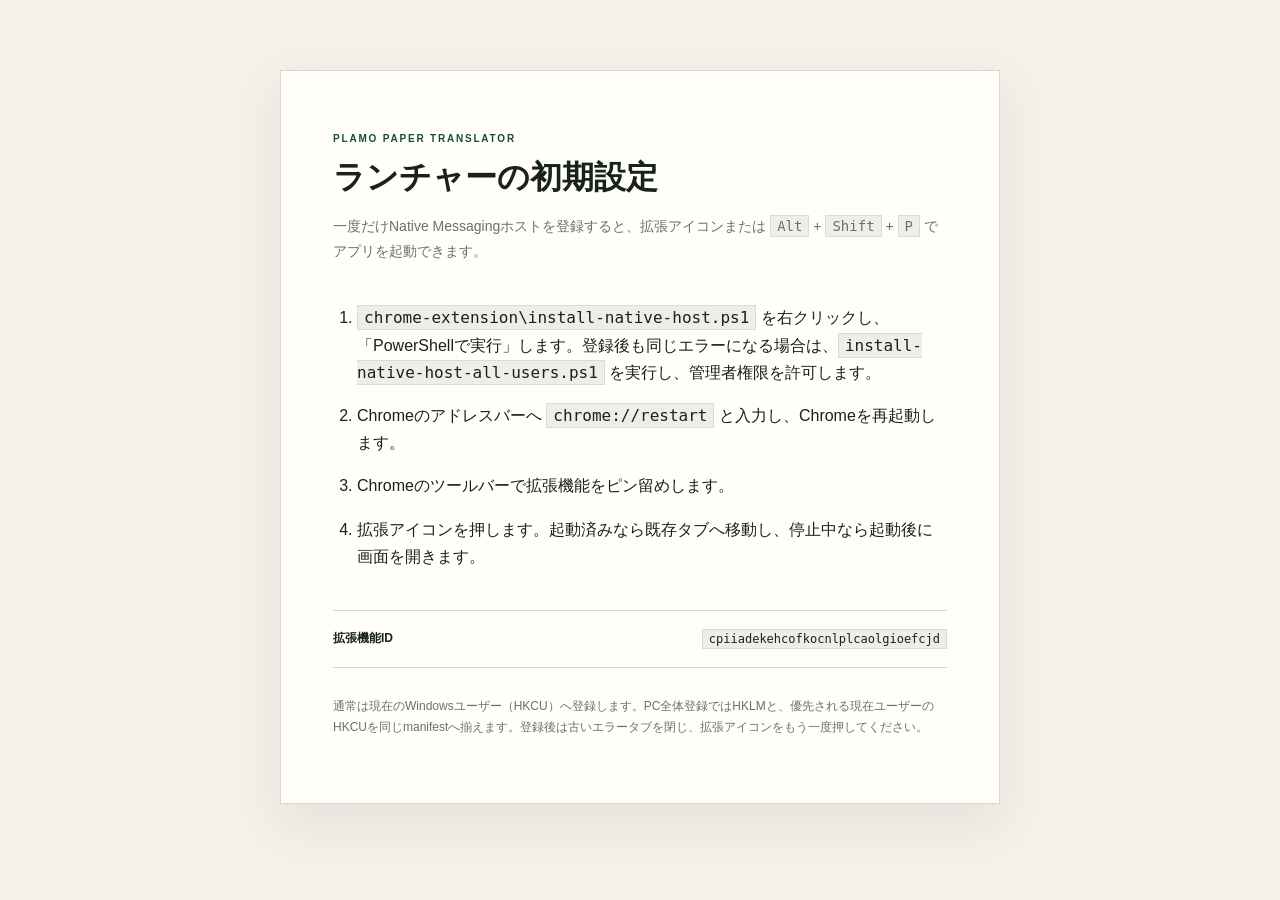
==== chrome-extension/setup.html @ d6610ad1 "feat: add Chrome launcher" ====
<!doctype html>
<html lang="ja">
<head>
  <meta charset="utf-8">
  <meta name="viewport" content="width=device-width,initial-scale=1">
  <title>PLaMo Launcher セットアップ</title>
  <link rel="stylesheet" href="setup.css">
</head>
<body>
  <main>
    <p class="eyebrow">PLAMO PAPER TRANSLATOR</p>
    <h1>ランチャーの初期設定</h1>
    <p class="lead">一度だけNative Messagingホストを登録すると、拡張アイコンまたは <kbd>Alt</kbd> + <kbd>Shift</kbd> + <kbd>P</kbd> でアプリを起動できます。</p>
    <div id="errorBox" class="error" hidden></div>
    <ol>
      <li><code>chrome-extension\install-native-host.ps1</code> を右クリックし、「PowerShellで実行」します。登録後も同じエラーになる場合は、<code>install-native-host-all-users.ps1</code> を実行し、管理者権限を許可します。</li>
      <li>Chromeのアドレスバーへ <code>chrome://restart</code> と入力し、Chromeを再起動します。</li>
      <li>Chromeのツールバーで拡張機能をピン留めします。</li>
      <li>拡張アイコンを押します。起動済みなら既存タブへ移動し、停止中なら起動後に画面を開きます。</li>
    </ol>
    <section>
      <b>拡張機能ID</b>
      <code>cpiiadekehcofkocnlplcaolgioefcjd</code>
    </section>
    <p class="note">通常は現在のWindowsユーザー（HKCU）へ登録します。PC全体登録ではHKLMと、優先される現在ユーザーのHKCUを同じmanifestへ揃えます。登録後は古いエラータブを閉じ、拡張アイコンをもう一度押してください。</p>
  </main>
  <script src="setup.js"></script>
</body>
</html>
---- chrome-extension/setup.css ----
:root{color-scheme:light;--ink:#18211b;--muted:#697269;--paper:#f4f1e9;--line:#d9d8ce;--green:#174d36}*{box-sizing:border-box}body{margin:0;background:var(--paper);color:var(--ink);font-family:"Yu Gothic UI","Noto Sans JP",sans-serif}main{width:min(720px,calc(100% - 32px));margin:70px auto;background:#fffefa;border:1px solid var(--line);padding:52px;box-shadow:0 18px 50px rgba(30,43,34,.08)}.eyebrow{font-size:10px;font-weight:700;letter-spacing:.18em;color:var(--green)}h1{font:600 32px Georgia,"Yu Mincho",serif;margin:12px 0}.lead,.note{color:var(--muted);line-height:1.8}.lead{font-size:14px}.note{font-size:12px;margin-top:28px}ol{margin:32px 0;padding-left:24px}li{padding:8px 0;line-height:1.7}code,kbd{font-family:Consolas,monospace;background:#eeeee8;border:1px solid #dadbd3;padding:2px 6px}section{display:flex;justify-content:space-between;gap:18px;align-items:center;border-top:1px solid var(--line);border-bottom:1px solid var(--line);padding:18px 0;font-size:12px}.error{background:#fff1ef;border:1px solid #d8aaa3;color:#8b3328;padding:14px;margin:24px 0;font-size:12px;line-height:1.6}@media(max-width:600px){main{margin:20px auto;padding:28px 22px}section{align-items:flex-start;flex-direction:column}section code{overflow-wrap:anywhere}}
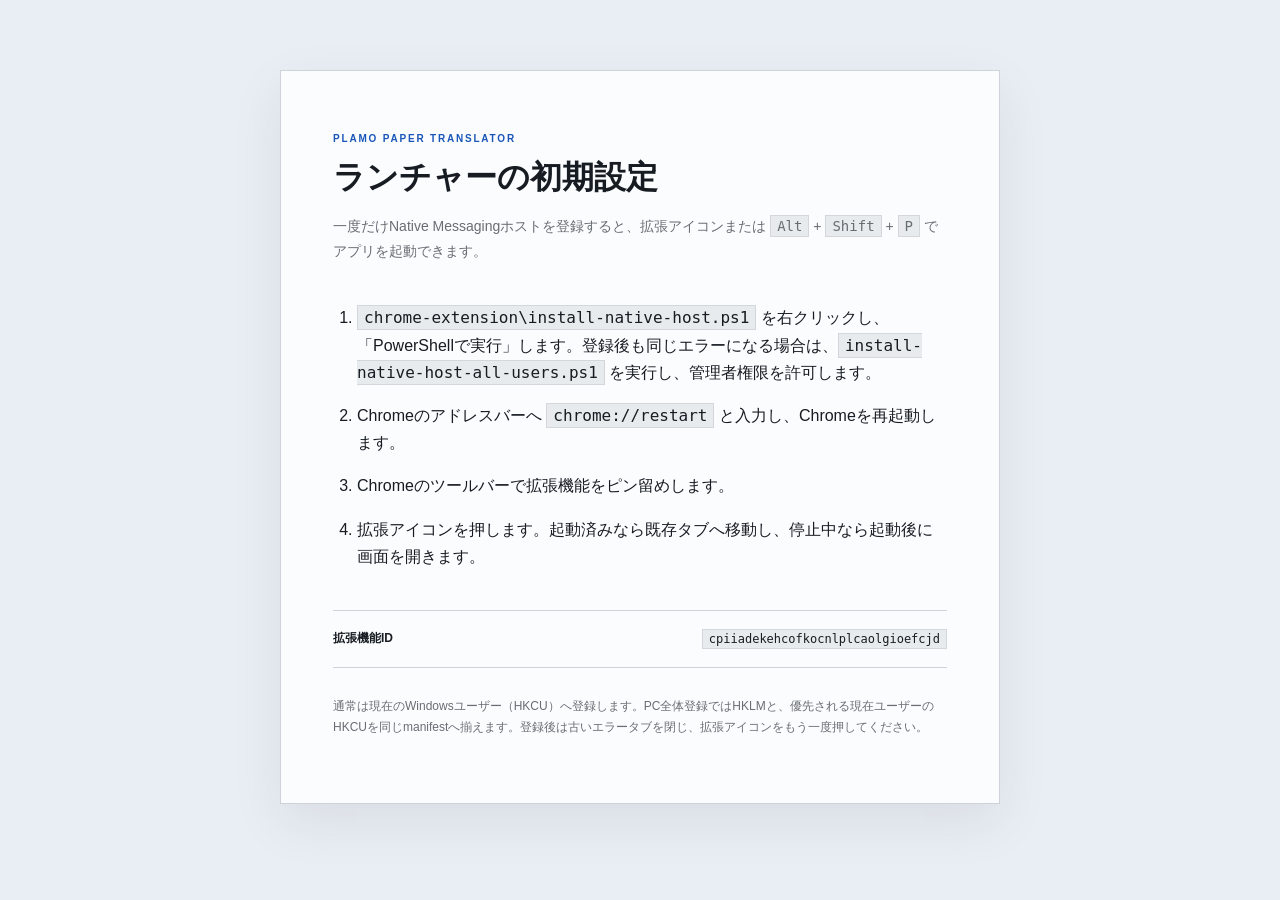
==== commit bdd50951: "feat: add app icon, library deletion, restart launcher and blue theme - Use the new icon for the exe" ====
--- a/chrome-extension/setup.html
+++ b/chrome-extension/setup.html
@@ -4,6 +4,7 @@
   <meta charset="utf-8">
   <meta name="viewport" content="width=device-width,initial-scale=1">
   <title>PLaMo Launcher セットアップ</title>
+  <link rel="icon" type="image/png" href="icons/icon-32.png">
   <link rel="stylesheet" href="setup.css">
 </head>
 <body>
--- a/chrome-extension/setup.css
+++ b/chrome-extension/setup.css
@@ -1 +1 @@
-:root{color-scheme:light;--ink:#18211b;--muted:#697269;--paper:#f4f1e9;--line:#d9d8ce;--green:#174d36}*{box-sizing:border-box}body{margin:0;background:var(--paper);color:var(--ink);font-family:"Yu Gothic UI","Noto Sans JP",sans-serif}main{width:min(720px,calc(100% - 32px));margin:70px auto;background:#fffefa;border:1px solid var(--line);padding:52px;box-shadow:0 18px 50px rgba(30,43,34,.08)}.eyebrow{font-size:10px;font-weight:700;letter-spacing:.18em;color:var(--green)}h1{font:600 32px Georgia,"Yu Mincho",serif;margin:12px 0}.lead,.note{color:var(--muted);line-height:1.8}.lead{font-size:14px}.note{font-size:12px;margin-top:28px}ol{margin:32px 0;padding-left:24px}li{padding:8px 0;line-height:1.7}code,kbd{font-family:Consolas,monospace;background:#eeeee8;border:1px solid #dadbd3;padding:2px 6px}section{display:flex;justify-content:space-between;gap:18px;align-items:center;border-top:1px solid var(--line);border-bottom:1px solid var(--line);padding:18px 0;font-size:12px}.error{background:#fff1ef;border:1px solid #d8aaa3;color:#8b3328;padding:14px;margin:24px 0;font-size:12px;line-height:1.6}@media(max-width:600px){main{margin:20px auto;padding:28px 22px}section{align-items:flex-start;flex-direction:column}section code{overflow-wrap:anywhere}}
+:root{color-scheme:light;--ink:#171c22;--muted:#686d73;--paper:#e9eef4;--line:#ced3d9;--accent:#1a56b8}*{box-sizing:border-box}body{margin:0;background:var(--paper);color:var(--ink);font-family:"Yu Gothic UI","Noto Sans JP",sans-serif}main{width:min(720px,calc(100% - 32px));margin:70px auto;background:#fbfcfe;border:1px solid var(--line);padding:52px;box-shadow:0 18px 50px rgba(29,36,44,.08)}.eyebrow{font-size:10px;font-weight:700;letter-spacing:.18em;color:var(--accent)}h1{font:600 32px Georgia,"Yu Mincho",serif;margin:12px 0}.lead,.note{color:var(--muted);line-height:1.8}.lead{font-size:14px}.note{font-size:12px;margin-top:28px}ol{margin:32px 0;padding-left:24px}li{padding:8px 0;line-height:1.7}code,kbd{font-family:Consolas,monospace;background:#e8ebee;border:1px solid #d3d6db;padding:2px 6px}section{display:flex;justify-content:space-between;gap:18px;align-items:center;border-top:1px solid var(--line);border-bottom:1px solid var(--line);padding:18px 0;font-size:12px}.error{background:#fff1ef;border:1px solid #d8aaa3;color:#8b3328;padding:14px;margin:24px 0;font-size:12px;line-height:1.6}@media(max-width:600px){main{margin:20px auto;padding:28px 22px}section{align-items:flex-start;flex-direction:column}section code{overflow-wrap:anywhere}}
